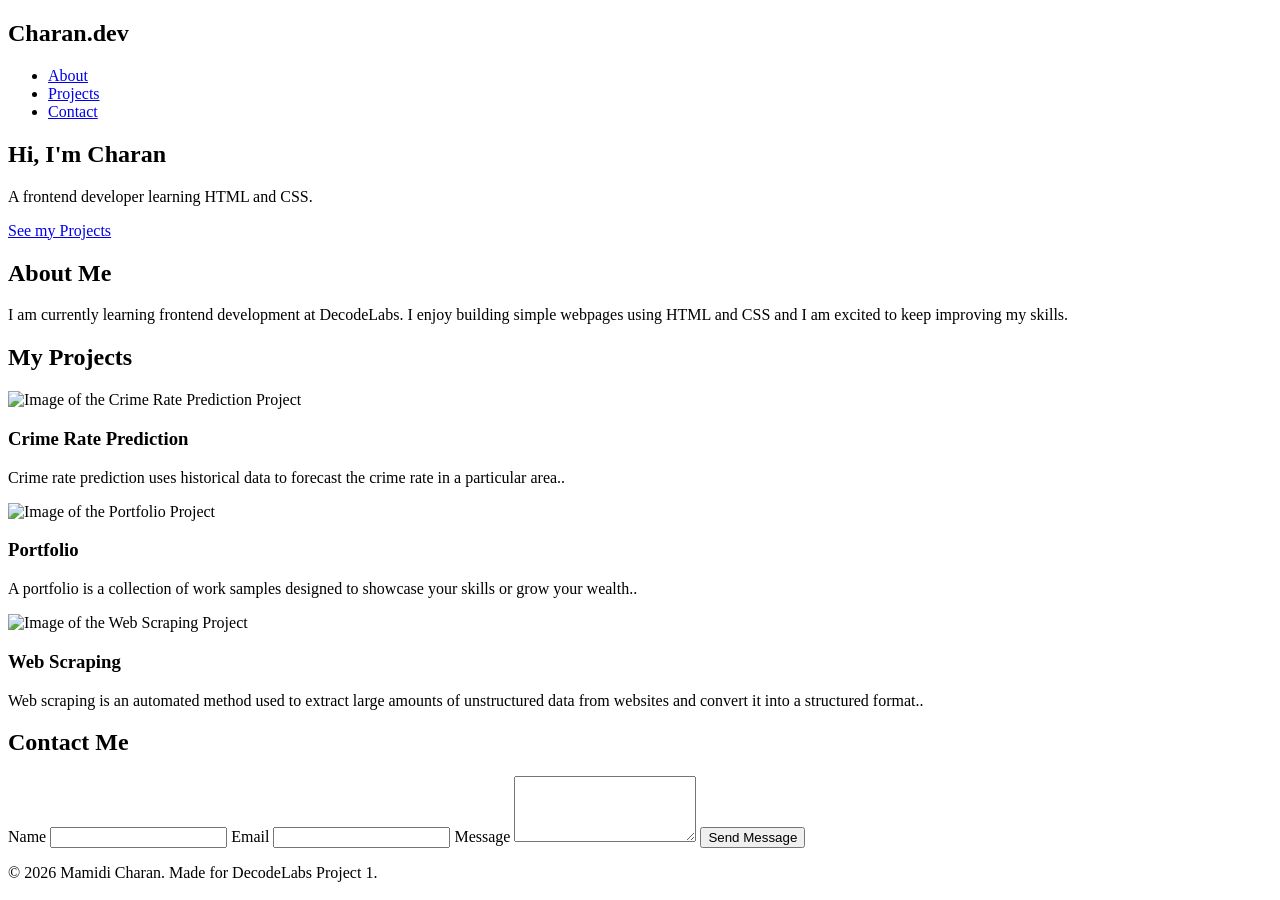
==== index.html @ 71bebad1 "Move project files to repository root" ====
<!DOCTYPE html>
<html lang="en">
<head>
  <meta charset="UTF-8">
  <meta name="viewport" content="width=device-width, initial-scale=1.0">
  <title>Mamidi Charan - Frontend Developer</title>
  <link rel="stylesheet" href="styles.css">
</head>
<body>

  <!-- HEADER -->
  <header>
    <h2 class="logo">Charan.dev</h2>
    <nav>
      <ul class="nav-list">
        <li><a href="#about">About</a></li>
        <li><a href="#projects">Projects</a></li>
        <li><a href="#contact">Contact</a></li>
      </ul>
    </nav>
  </header>

  <main>

    <!-- HERO SECTION -->
    <section class="hero">
      <h1>Hi, I'm Charan</h1>
      <p>A frontend developer learning HTML and CSS.</p>
      <a href="#projects" class="btn">See my Projects</a>
    </section>

    <!-- ABOUT SECTION -->
    <section id="about" class="about">
      <h2>About Me</h2>
      <p>
        I am currently learning frontend development at DecodeLabs.
        I enjoy building simple webpages using HTML and CSS and I am
        excited to keep improving my skills.
      </p>
    </section>

    <!-- PROJECTS SECTION (using Grid) -->
    <section id="projects" class="projects">
      <h2>My Projects</h2>
      <div class="project-grid">

        <div class="project-card">
          <img src="crime-rate-prediction.jpeg" alt="Image of the Crime Rate Prediction Project" width="300" height="180">
          <h3>Crime Rate Prediction</h3>
          <p>Crime rate prediction uses historical data to forecast the crime rate in a particular area..</p>
        </div>

        <div class="project-card">
          <img src="portfolio.jpeg" alt="Image of the Portfolio Project" width="300" height="180">
          <h3>Portfolio</h3>
          <p>A portfolio is a collection of work samples designed to showcase your skills or grow your wealth..</p>
        </div>

        <div class="project-card">
          <img src="web-scarping.jpeg" alt="Image of the Web Scraping Project" width="300" height="180">
          <h3>Web Scraping</h3>
          <p>Web scraping is an automated method used to extract large amounts of unstructured data from websites and convert it into a structured format..</p>
        </div>

      </div>
    </section>

    <!-- CONTACT SECTION -->
    <section id="contact" class="contact">
      <h2>Contact Me</h2>
      <form>
        <label for="name">Name</label>
        <input type="text" id="name" name="name" required>

        <label for="email">Email</label>
        <input type="email" id="email" name="email" required>

        <label for="message">Message</label>
        <textarea id="message" name="message" rows="4" required></textarea>

        <button type="submit" class="btn">Send Message</button>
      </form>
    </section>

  </main>

  <!-- FOOTER -->
  <footer>
    <p>&copy; 2026 Mamidi Charan. Made for DecodeLabs Project 1.</p>
  </footer>

</body>
</html>
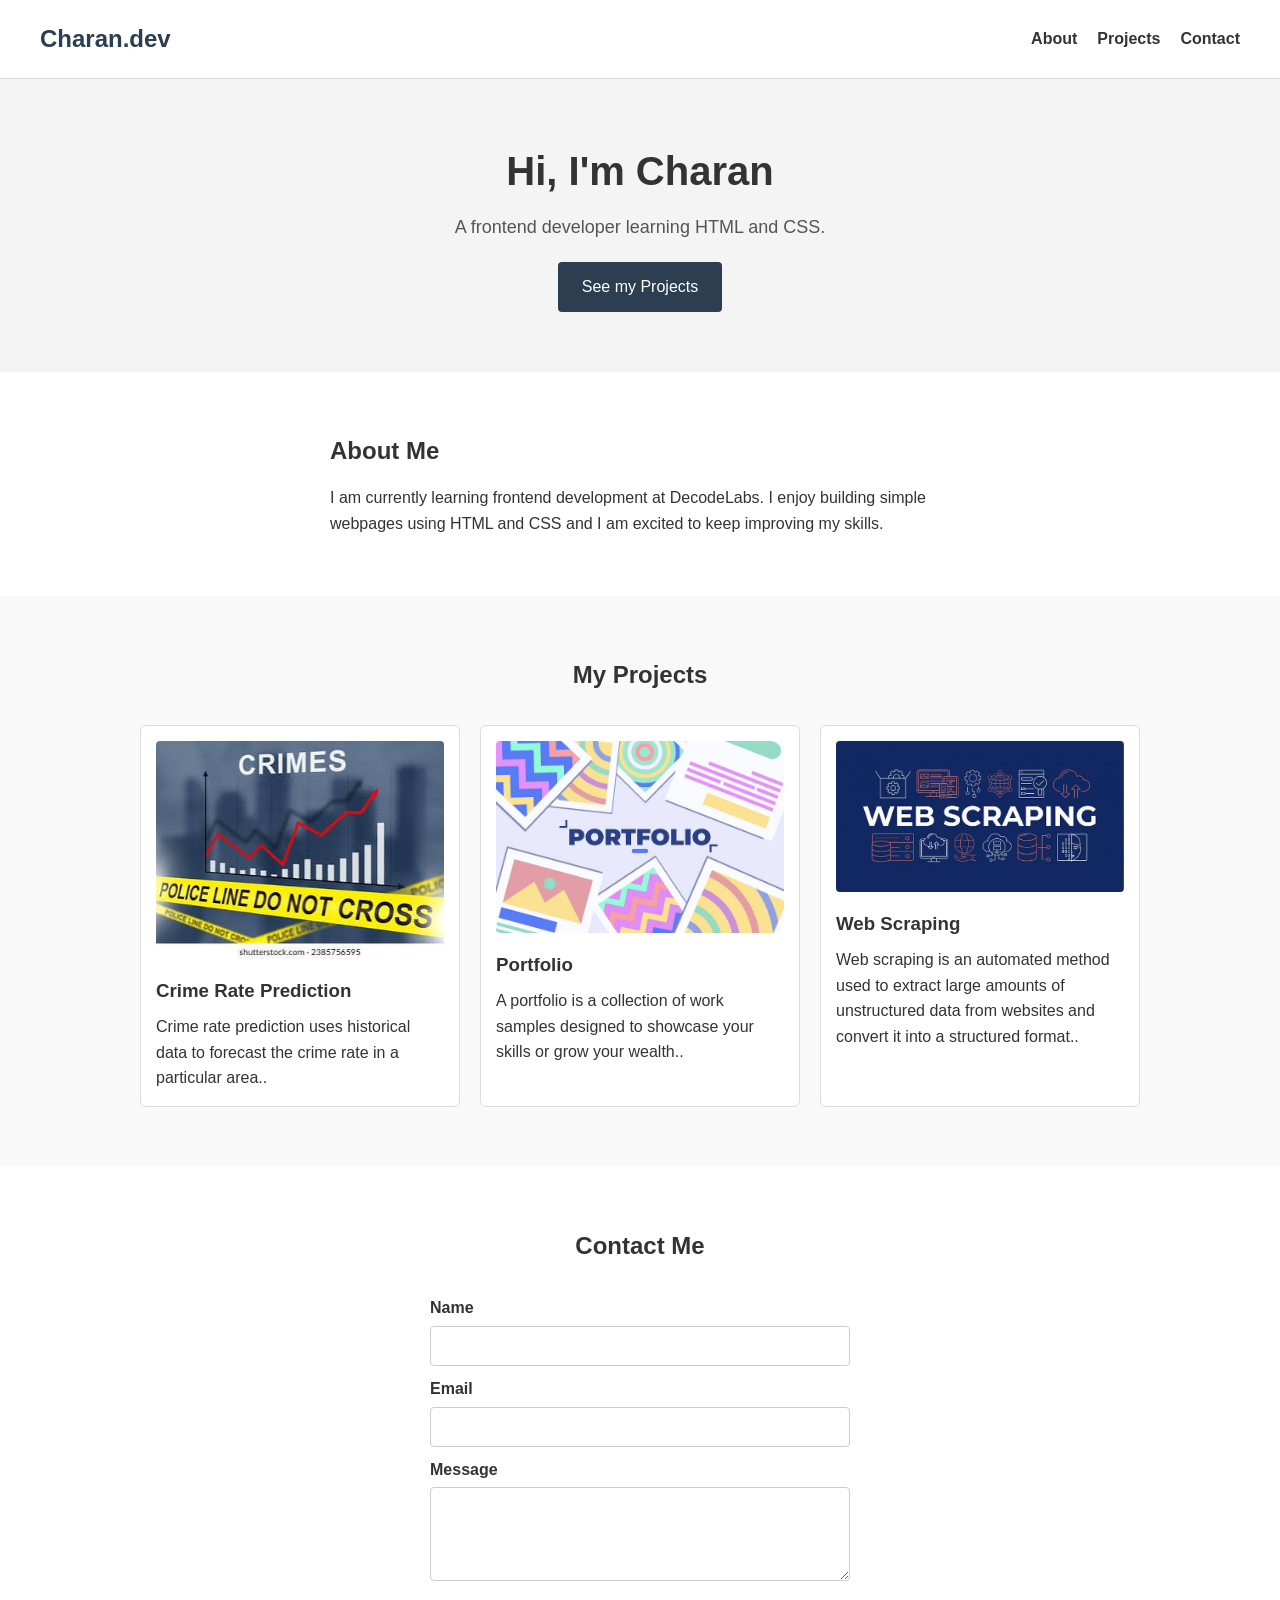
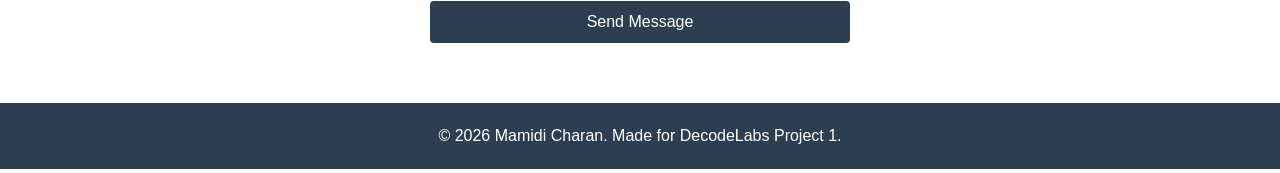
==== commit e8bed095: "Updated index.html" ====
--- a/index.html
+++ b/index.html
@@ -4,7 +4,7 @@
   <meta charset="UTF-8">
   <meta name="viewport" content="width=device-width, initial-scale=1.0">
   <title>Mamidi Charan - Frontend Developer</title>
-  <link rel="stylesheet" href="styles.css">
+  <link rel="stylesheet" href="css/styles.css">
 </head>
 <body>
 
@@ -45,19 +45,19 @@
       <div class="project-grid">
 
         <div class="project-card">
-          <img src="crime-rate-prediction.jpeg" alt="Image of the Crime Rate Prediction Project" width="300" height="180">
+          <img src="assets/images/crime-rate-prediction.jpeg" alt="Image of the Crime Rate Prediction Project" width="300" height="180">
           <h3>Crime Rate Prediction</h3>
           <p>Crime rate prediction uses historical data to forecast the crime rate in a particular area..</p>
         </div>
 
         <div class="project-card">
-          <img src="portfolio.jpeg" alt="Image of the Portfolio Project" width="300" height="180">
+          <img src="assets/images/portfolio.jpeg" alt="Image of the Portfolio Project" width="300" height="180">
           <h3>Portfolio</h3>
           <p>A portfolio is a collection of work samples designed to showcase your skills or grow your wealth..</p>
         </div>
 
         <div class="project-card">
-          <img src="web-scarping.jpeg" alt="Image of the Web Scraping Project" width="300" height="180">
+          <img src="assets/images/web-scarping.jpeg" alt="Image of the Web Scraping Project" width="300" height="180">
           <h3>Web Scraping</h3>
           <p>Web scraping is an automated method used to extract large amounts of unstructured data from websites and convert it into a structured format..</p>
         </div>
--- a/css/styles.css
+++ b/css/styles.css
@@ -0,0 +1,169 @@
+* {
+  margin: 0;
+  padding: 0;
+  box-sizing: border-box;
+}
+
+body {
+  font-family: Arial, sans-serif;
+  color: #333333;
+  line-height: 1.6;
+}
+
+/* HEADER */
+header {
+  display: flex;
+  justify-content: space-between;
+  align-items: center;
+  padding: 20px 40px;
+  background-color: #ffffff;
+  border-bottom: 1px solid #dddddd;
+}
+
+.logo {
+  color: #2c3e50;
+}
+
+/* Flexbox used here to line up the nav links in a row */
+.nav-list {
+  list-style: none;
+  display: flex;
+  gap: 20px;
+}
+
+.nav-list a {
+  text-decoration: none;
+  color: #333333;
+  font-weight: bold;
+}
+
+.nav-list a:hover {
+  color: #e67e22;
+}
+
+/* HERO SECTION */
+.hero {
+  text-align: center;
+  padding: 60px 20px;
+  background-color: #f4f4f4;
+}
+
+.hero h1 {
+  font-size: 40px;
+  margin-bottom: 10px;
+}
+
+.hero p {
+  font-size: 18px;
+  margin-bottom: 20px;
+  color: #555555;
+}
+
+/* Button used in hero and contact section */
+.btn {
+  display: inline-block;
+  background-color: #2c3e50;
+  color: #ffffff;
+  padding: 12px 24px;
+  text-decoration: none;
+  border: none;
+  border-radius: 4px;
+  font-size: 16px;
+  cursor: pointer;
+}
+
+.btn:hover {
+  background-color: #e67e22;
+}
+
+/* ABOUT SECTION */
+.about {
+  padding: 60px 40px;
+  max-width: 700px;
+  margin: 0 auto;
+}
+
+.about h2 {
+  margin-bottom: 15px;
+}
+
+/* PROJECTS SECTION */
+.projects {
+  padding: 60px 40px;
+  background-color: #f9f9f9;
+  text-align: center;
+}
+
+.projects h2 {
+  margin-bottom: 30px;
+}
+
+/* Grid used here to arrange the project cards */
+.project-grid {
+  display: grid;
+  grid-template-columns: repeat(3, 1fr);
+  gap: 20px;
+  max-width: 1000px;
+  margin: 0 auto;
+}
+
+.project-card {
+  background-color: #ffffff;
+  border: 1px solid #dddddd;
+  border-radius: 6px;
+  padding: 15px;
+  text-align: left;
+}
+
+.project-card img {
+  width: 100%;
+  height: auto;
+  border-radius: 4px;
+  margin-bottom: 10px;
+}
+
+.project-card h3 {
+  margin-bottom: 8px;
+}
+
+/* CONTACT SECTION */
+.contact {
+  padding: 60px 40px;
+  max-width: 500px;
+  margin: 0 auto;
+  text-align: center;
+}
+
+.contact form {
+  display: flex;
+  flex-direction: column;
+  text-align: left;
+  margin-top: 20px;
+}
+
+.contact label {
+  margin-top: 10px;
+  margin-bottom: 5px;
+  font-weight: bold;
+}
+
+.contact input,
+.contact textarea {
+  padding: 10px;
+  border: 1px solid #cccccc;
+  border-radius: 4px;
+  font-size: 16px;
+}
+
+.contact button {
+  margin-top: 20px;
+}
+
+/* FOOTER */
+footer {
+  text-align: center;
+  padding: 20px;
+  background-color: #2c3e50;
+  color: #ffffff;
+}
+
